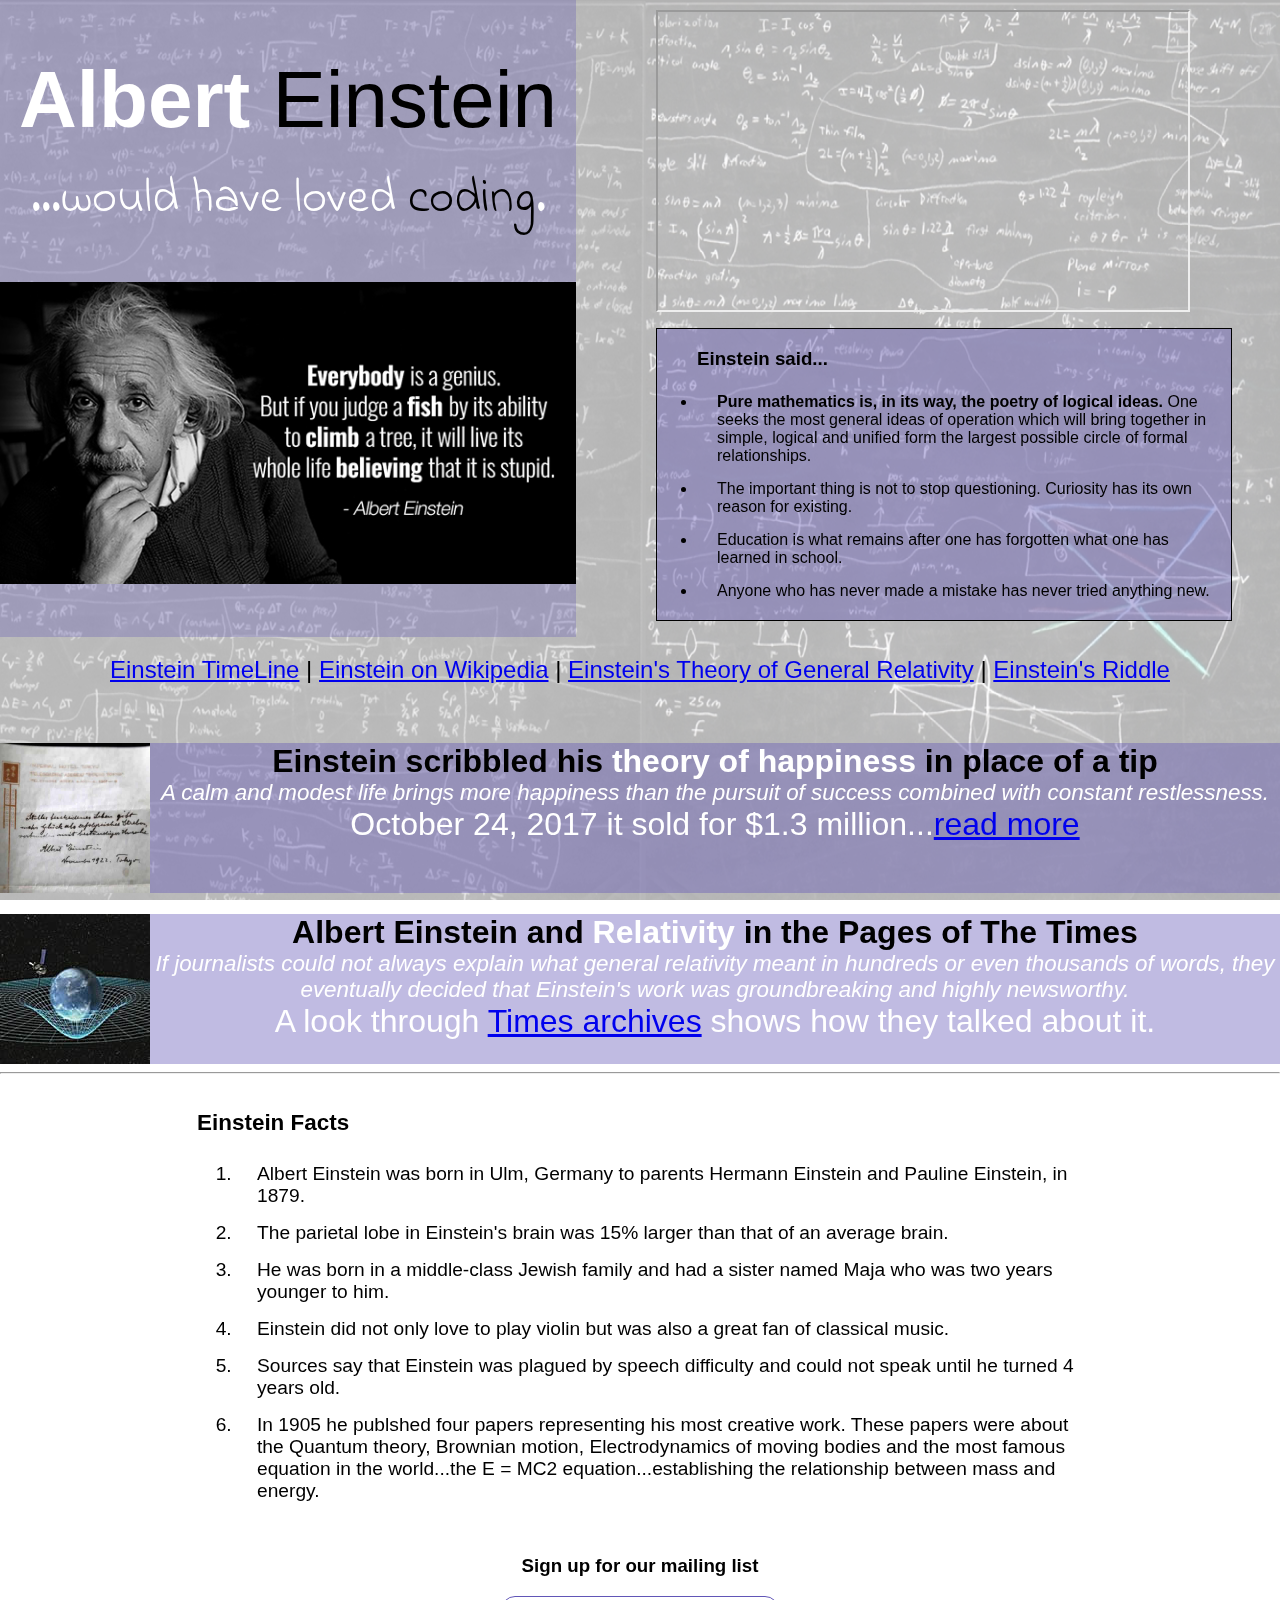
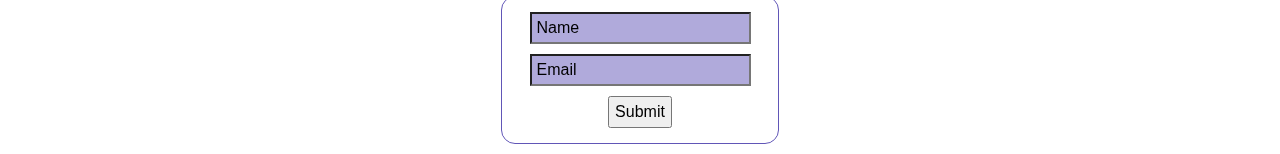
==== index.html @ 7dc80e6f "This is the first commit" ====
<DOCTYPE html>
<html>
<head>
	<title>Einstein</title>
	
	<link href="https://fonts.googleapis.com/css?family=Indie+Flower" rel="stylesheet">

<style>

  body {
  font-family: "Helvetica Neue", Helvetica, Arial, sans-serif;
  margin: 0;
}	

a:hover {
    color: #66ff99;
}


		#bgimg{
			width: 100vw; 
			height: 100vh;
			z-index: -1;
      opacity: .3;
      position: fixed;
			top: 0;
			left: 0;
		}

.wrapper {
  display: grid;
  grid-template-columns: 45% 45%;
  grid-column-gap: 80px;
}		

.list {
  border: solid 1px black;
  padding-bottom: 10px;
}


.item {
  padding: 5px 10px 10px 20px;
}

#h1 {
  font-size: 5em; 
  font-family: 'Arial', sans-serif; 
  color: white;
  text-align: center;
  
}

		h1{
			font-size: 2em; 
			color: white;
			margin-bottom: 0;
		}

		p{
			color: white; 
			margin-top: 0; 
			font-size: 2em; 
			text-align: center;
		}

.video {
  margin-top: 10px;
	
}


/*iframe {    
    float: right; 
}*/



#links {
		display: inline-block;	 
  font-size: 1.5em; 
  font-family: 'Arial', sans-serif;
			padding: 12px 0px 5px 0px; 
  margin: 7px 0px 15px 0px;
  position: relative; 
			width: 100vw;
			height: 5vh;
      text-align: center;
		}

		.themecolor{
			color: white;
		}


		.news{
			background-color: rgba(97, 86, 183,.4); 
      text-align: center;
      height: 150px;
      width: 100vw;
		}
		

.facts {
  width: 70%;
  text-align: left;
  padding: 5px;
  font-size: 1.2em;
  position: relative;
  left: 15%;
}

.quote {
  font-style: italic;
font-size:.7em;  
}

#signup {
  
  border: solid rgb(97, 86, 183) 1px;
  border-radius: 14px;
  width: 20%;
  margin: 10px auto;
  padding: 10px;
  text-align: center;
}


#input
{
    padding: 5px;
  margin: 5px;
  font-size: 1em;
  
}

input[type=text] {
    background-color: rgba(97, 86, 183, .5);
    color: black;
}
  
</style>
   
</head>
  
<body>
			
  <div><img src="images/einsteinbg.jpg" id="bgimg">
  
  <div class="wrapper">
  
    
    <div style="background-color: rgba(97, 86, 183,.3); width: 100%;">
			<h1 id="h1"> Albert <span style="font-weight: 100; color: black;">Einstein</span></h1><br>
			<p style="color: white; margin-top: 0; text-align: center; font-family: 'Indie Flower', cursive; font-size: 3em;">...would have loved <span style="color: rgba(0, 0, 0,1.0);">coding</span>.</p>
	
  		<img src="images/EinsteinQuotesGenius.jpg" width="100%" />
    </div>
    
   
  <div class="video"><iframe src="https://player.cnbc.com/p/gZWlPC/cnbc_global?playertype=synd&byGuid=3000665949&size=530_298" width="530" height="298" type="application/x-shockwave-flash" allowFullScreen="true" bgcolor="#131313"></iframe>
  
    <div style="clear:right;"></div>
    
    <ul class="list" style="background-color: rgba(97, 86, 183,.4);">
      <h3>Einstein said...</h3>
      <li class="item"><span style="font-weight: 800;">Pure mathematics is, in its way, the poetry of logical ideas.</span> One seeks the most general ideas of operation which will bring together in simple, logical and unified form the largest possible circle of formal relationships.</li>

      <li class="item">
      The important thing is not to stop questioning. Curiosity has its own reason for existing.</li>

      <li class="item">Education is what remains after one has forgotten what one has learned in school.</li>

    
<li class="item">Anyone who has never made a mistake has never tried anything new.</li>
      </ul>
    </div>
  </div>
 
		
			<div id="links">
			  <a href="pages/timeline.html">Einstein TimeLine</a> |
				<a href="https://en.wikipedia.org/wiki/Albert_Einstein" target="new">Einstein on Wikipedia</a> | <a href="https://www.space.com/17661-theory-general-relativity.html" target="blank">Einstein's Theory of General Relativity</a> | <a href="https://udel.edu/~os/riddle.html" target="_blank">Einstein's Riddle</a> 
			</div>
      

			<div class="news">
				
				<div>
				  
				<img style="float: left;" src="images/tip.jpg" width="150px" height="150px"></div>
         
				<h1 style="color: rgb(0, 0, 0)">Einstein scribbled his <span class='themecolor'>theory of happiness</span> in place of a tip</h1>
			
      <p><span class="quote">A calm and modest life brings more happiness than the pursuit of success combined with constant restlessness.</span><br />
      
      October 24, 2017 it sold for $1.3 million...<a href="https://www.washingtonpost.com/news/worldviews/wp/2017/10/24/einstein-scribbled-his-theory-of-happiness-in-place-of-a-tip-it-just-sold-for-more-than-1-million/?utm_term=.637520b2ec8a">read more</a></p>
			</div></div>
  
			<div class="news">
				<div>
					<img style="float: left;" src="images/fabricofspace.jpg" width="150px" height="150px"</div>
          <h1 style="color: rgb(0, 0, 0)">
         Albert Einstein and <span class='themecolor'>Relativity</span> in the Pages of The Times</h1>
				
				<p><span class="quote">If journalists could not always explain what general relativity meant in hundreds or even thousands of words, they eventually decided that Einstein's work was groundbreaking and highly newsworthy.</span><br />
          A look through <a href="https://www.nytimes.com/interactive/2015/11/23/science/albert-einstein-general-relativity.html" target="blank">Times archives</a> shows how they talked about it.</p>
          
          </div>
          </div>
        <hr />
        <div class="facts">
        <h3>Einstein Facts</h3>
        <ol><li class="item">Albert Einstein was born in Ulm, Germany to parents Hermann Einstein and Pauline Einstein, in 1879.</li>

<li class="item">The parietal lobe in Einstein's brain was 15% larger than that of an average brain.</li>

<li class="item">He was born in a middle-class Jewish family and had a sister named Maja who was two years younger to him.</li>

          <li class="item">Einstein did not only love to play violin but was also a great fan of classical music.</li>

<li class="item">Sources say that Einstein was plagued by speech difficulty and could not speak until he turned 4 years old.</li>
          
          <li class="item">In 1905 he publshed four papers representing his most creative work. These papers were about the Quantum theory, Brownian motion, Electrodynamics of moving bodies and the most famous equation in the world...the E = MC2 equation...establishing the relationship between mass and energy.</li>
        </ol>
        </div>
        </div>
  <h3 align="center">Sign up for our mailing list</h3>
  <form id="signup">
    <input type="text" value="Name" id="input"></input><br />
  <input type="text" value="Email" id="input"></input><br />
  <input type="button" value="Submit" id="input"></input>
  </form>
  </div>	
</body>
</html>
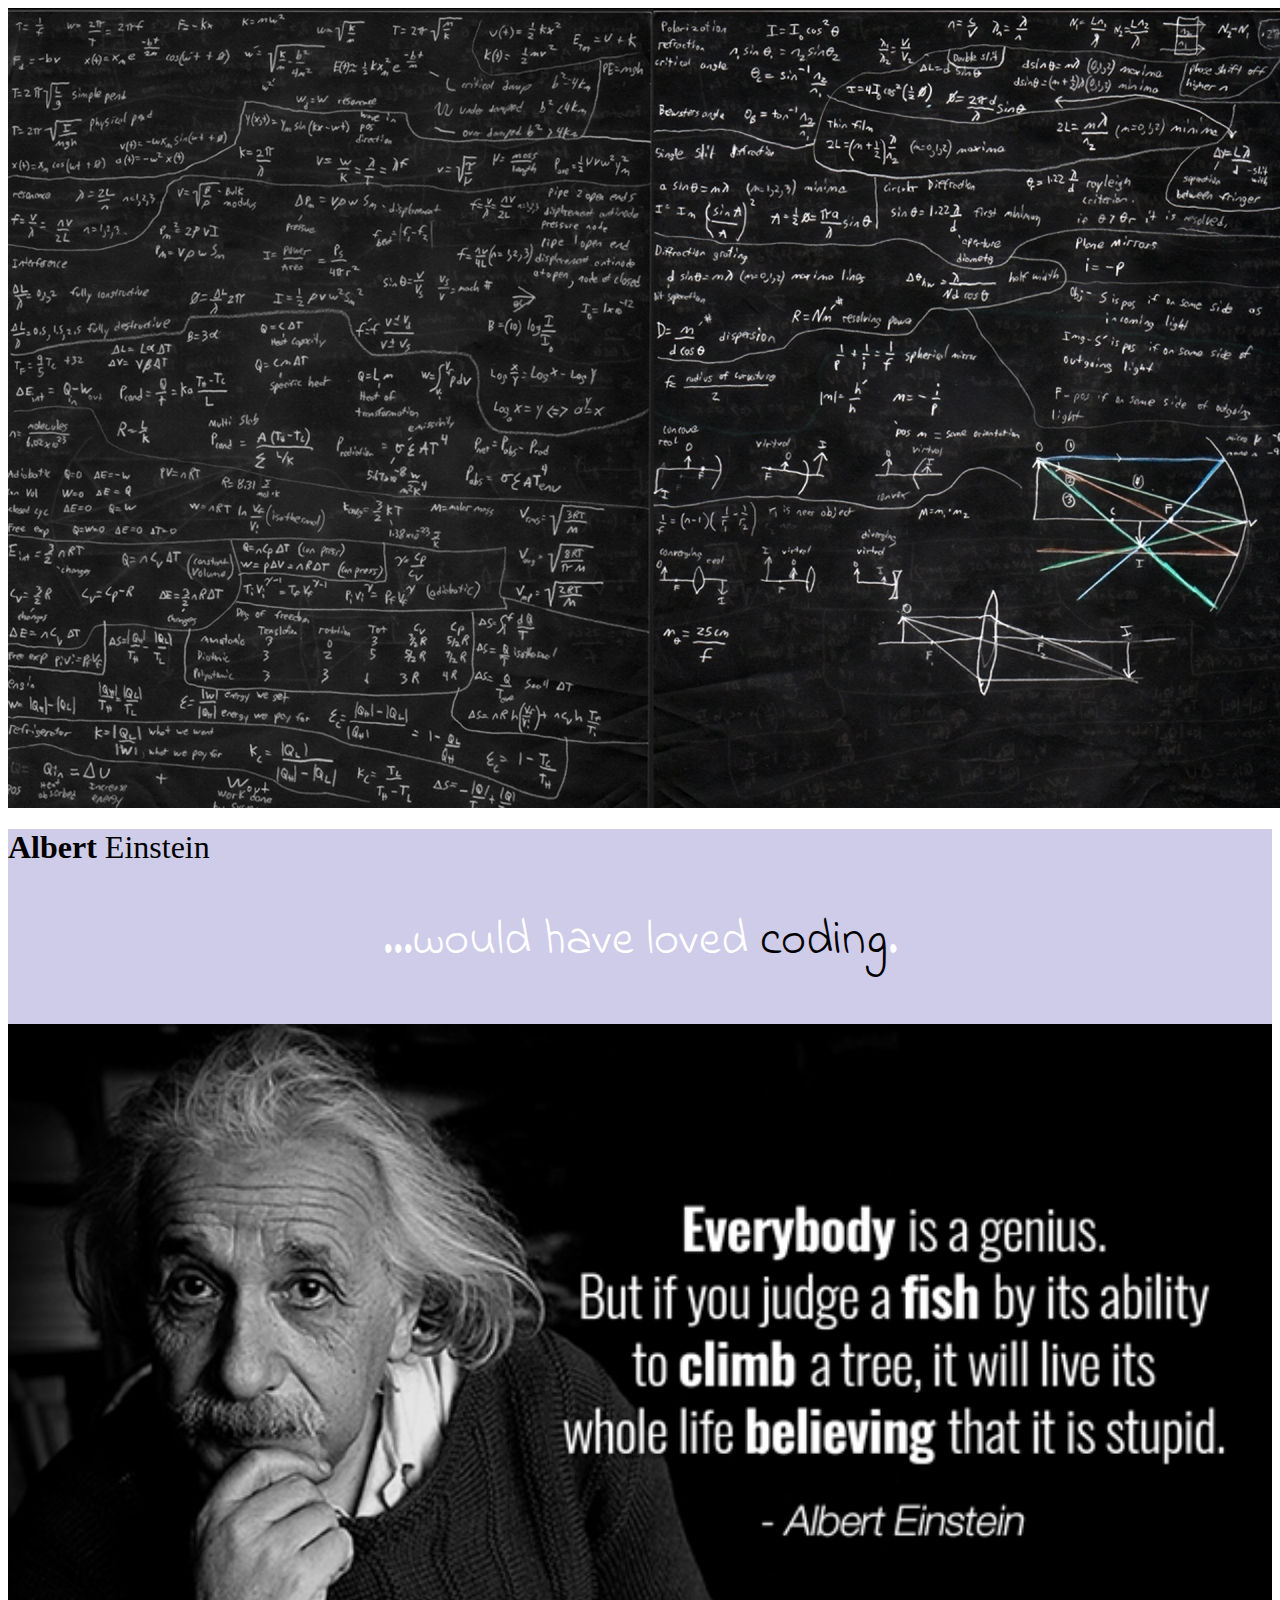
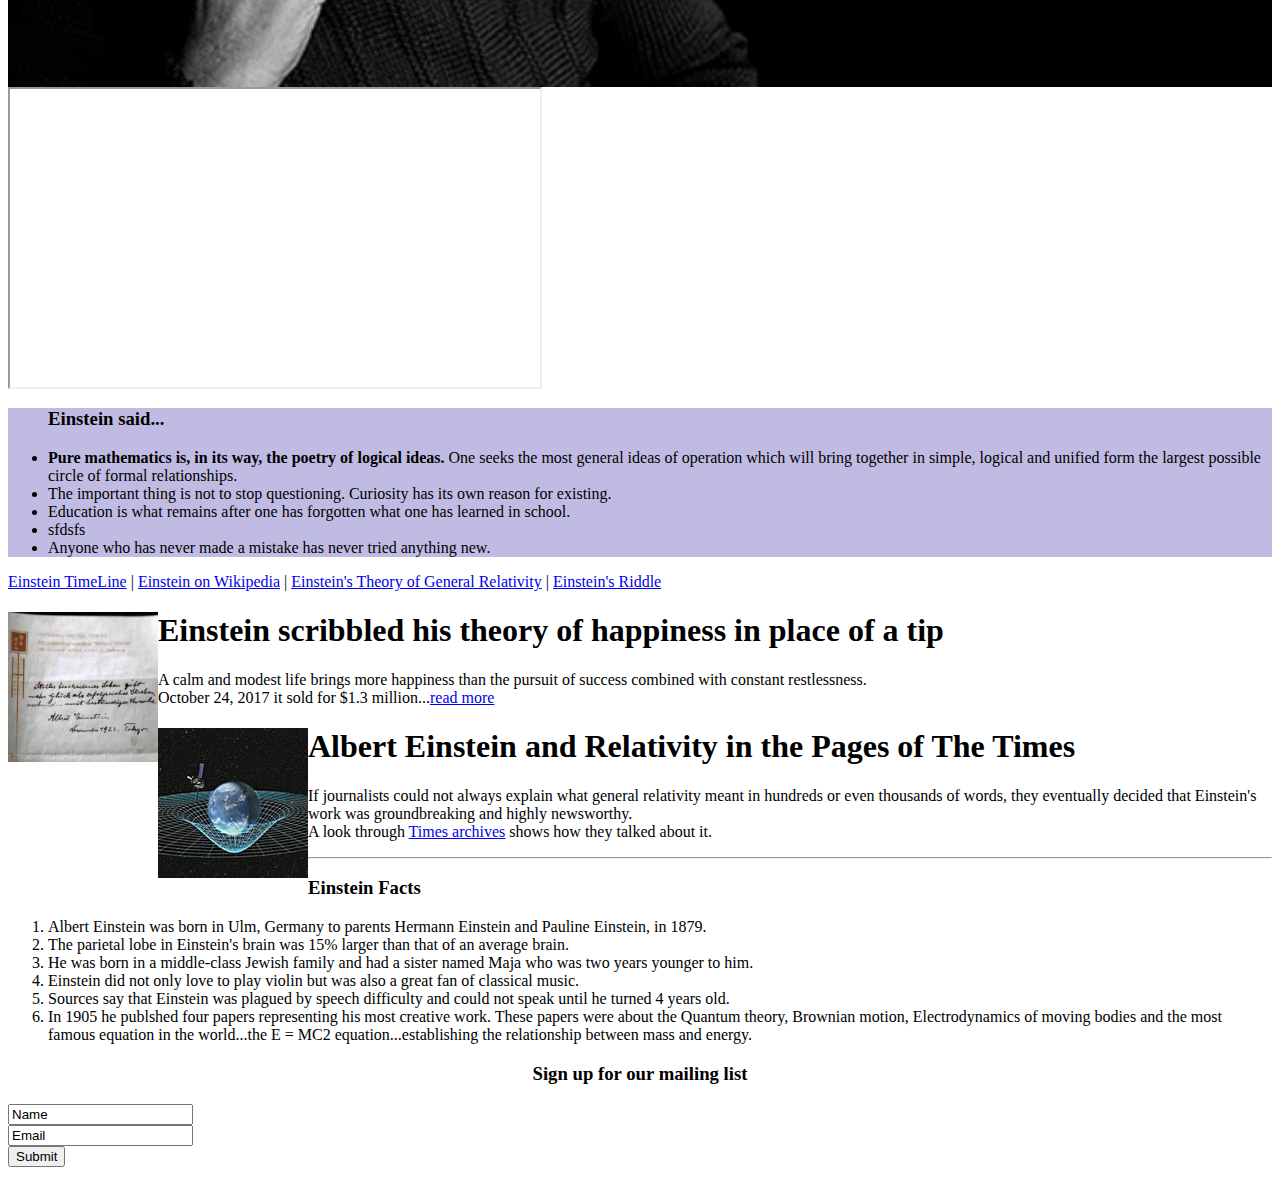
==== commit 9a164702: "This is the secind commit" ====
--- a/index.html
+++ b/index.html
@@ -4,144 +4,11 @@
 <head>
 	<title>Einstein</title>
 	
+<link href="css/style.css" rel="stylesheet">
+
 	<link href="https://fonts.googleapis.com/css?family=Indie+Flower" rel="stylesheet">
 
-<style>
 
-  body {
-  font-family: "Helvetica Neue", Helvetica, Arial, sans-serif;
-  margin: 0;
-}	
-
-a:hover {
-    color: #66ff99;
-}
-
-
-		#bgimg{
-			width: 100vw; 
-			height: 100vh;
-			z-index: -1;
-      opacity: .3;
-      position: fixed;
-			top: 0;
-			left: 0;
-		}
-
-.wrapper {
-  display: grid;
-  grid-template-columns: 45% 45%;
-  grid-column-gap: 80px;
-}		
-
-.list {
-  border: solid 1px black;
-  padding-bottom: 10px;
-}
-
-
-.item {
-  padding: 5px 10px 10px 20px;
-}
-
-#h1 {
-  font-size: 5em; 
-  font-family: 'Arial', sans-serif; 
-  color: white;
-  text-align: center;
-  
-}
-
-		h1{
-			font-size: 2em; 
-			color: white;
-			margin-bottom: 0;
-		}
-
-		p{
-			color: white; 
-			margin-top: 0; 
-			font-size: 2em; 
-			text-align: center;
-		}
-
-.video {
-  margin-top: 10px;
-	
-}
-
-
-/*iframe {    
-    float: right; 
-}*/
-
-
-
-#links {
-		display: inline-block;	 
-  font-size: 1.5em; 
-  font-family: 'Arial', sans-serif;
-			padding: 12px 0px 5px 0px; 
-  margin: 7px 0px 15px 0px;
-  position: relative; 
-			width: 100vw;
-			height: 5vh;
-      text-align: center;
-		}
-
-		.themecolor{
-			color: white;
-		}
-
-
-		.news{
-			background-color: rgba(97, 86, 183,.4); 
-      text-align: center;
-      height: 150px;
-      width: 100vw;
-		}
-		
-
-.facts {
-  width: 70%;
-  text-align: left;
-  padding: 5px;
-  font-size: 1.2em;
-  position: relative;
-  left: 15%;
-}
-
-.quote {
-  font-style: italic;
-font-size:.7em;  
-}
-
-#signup {
-  
-  border: solid rgb(97, 86, 183) 1px;
-  border-radius: 14px;
-  width: 20%;
-  margin: 10px auto;
-  padding: 10px;
-  text-align: center;
-}
-
-
-#input
-{
-    padding: 5px;
-  margin: 5px;
-  font-size: 1em;
-  
-}
-
-input[type=text] {
-    background-color: rgba(97, 86, 183, .5);
-    color: black;
-}
-  
-</style>
-   
 </head>
   
 <body>
@@ -171,7 +38,7 @@
       The important thing is not to stop questioning. Curiosity has its own reason for existing.</li>
 
       <li class="item">Education is what remains after one has forgotten what one has learned in school.</li>
-
+<li>sfdsfs</li>
     
 <li class="item">Anyone who has never made a mistake has never tried anything new.</li>
       </ul>
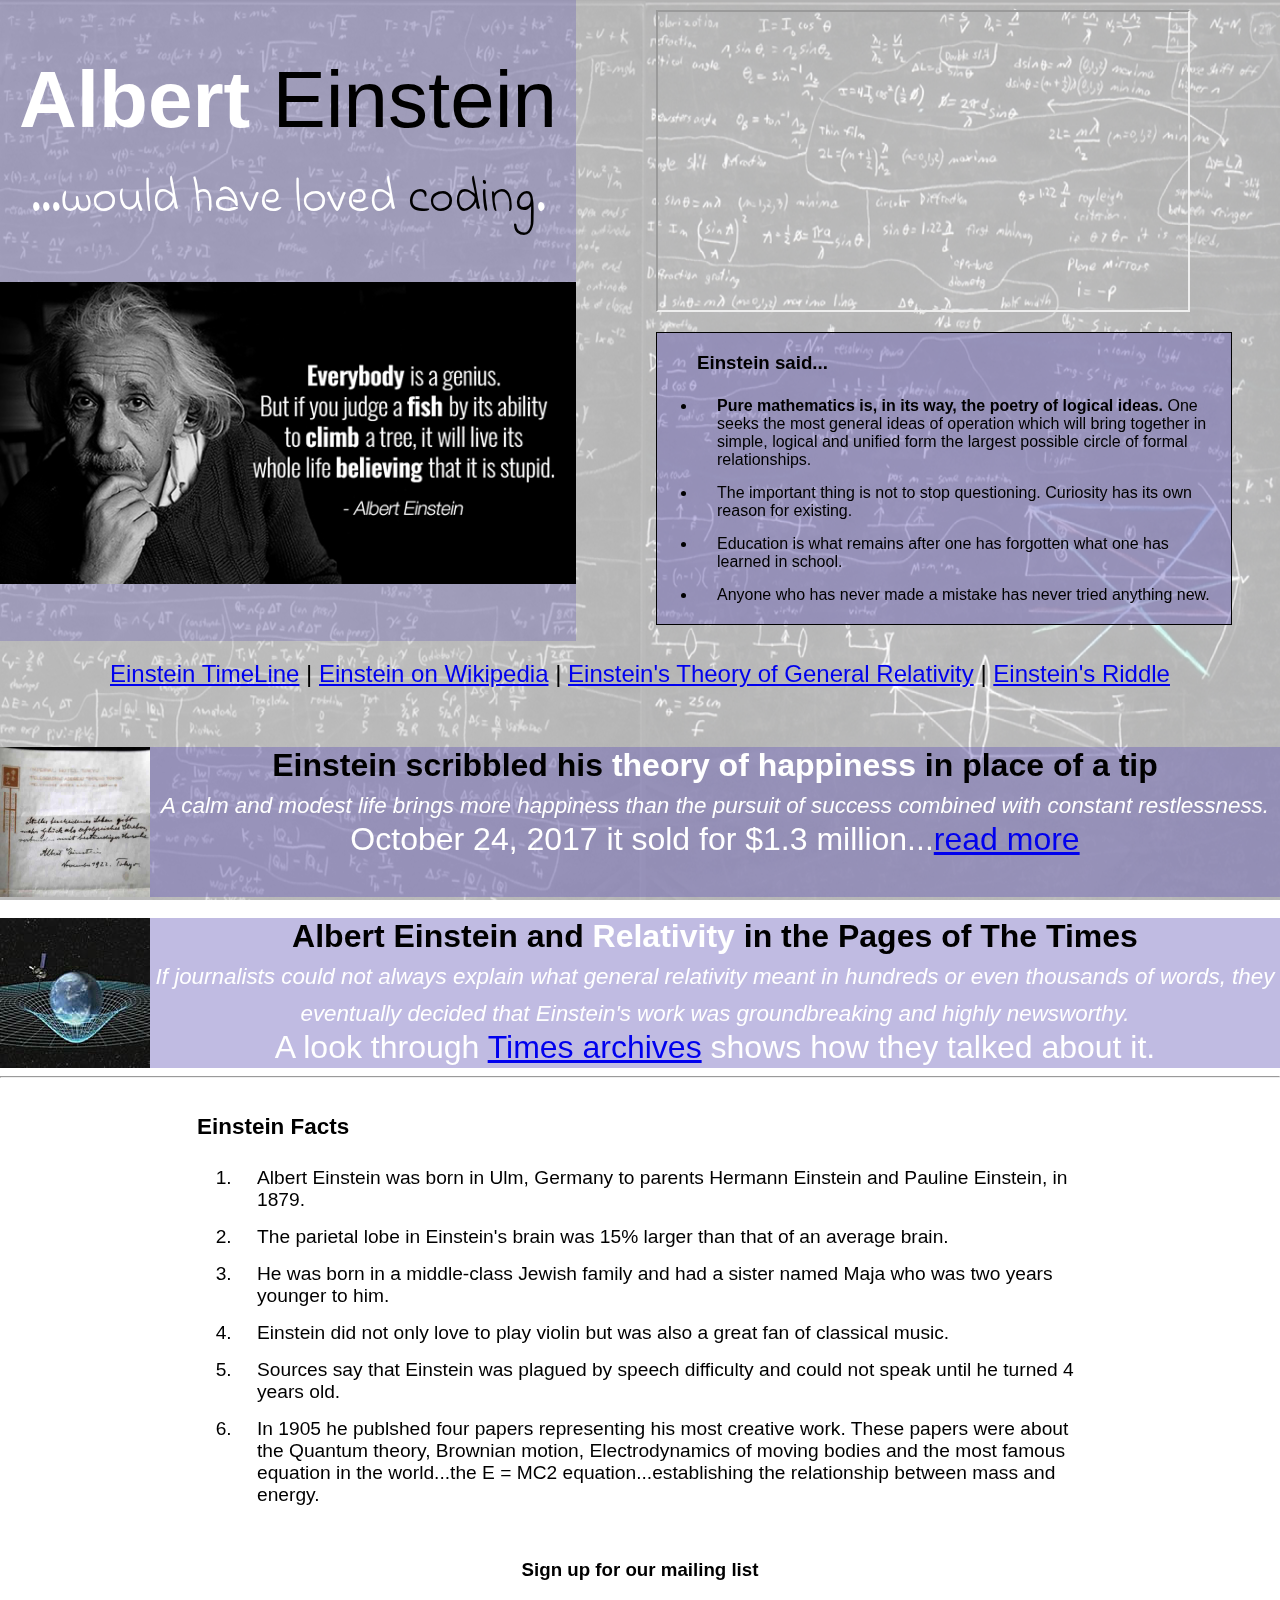
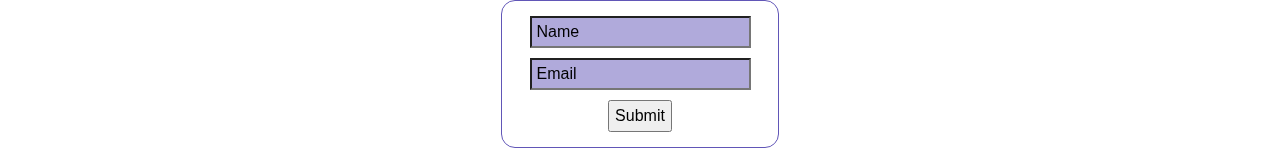
==== commit 435fcac9: "Tidied code in all files" ====
--- a/index.html
+++ b/index.html
@@ -1,104 +1,63 @@
-
-  <DOCTYPE html>
+<!DOCTYPE html>
 <html>
 <head>
 	<title>Einstein</title>
-	
-<link href="css/style.css" rel="stylesheet">
-
+	<link href="css/style.css" rel="stylesheet">
 	<link href="https://fonts.googleapis.com/css?family=Indie+Flower" rel="stylesheet">
-
-
 </head>
-  
 <body>
-			
-  <div><img src="images/einsteinbg.jpg" id="bgimg">
-  
-  <div class="wrapper">
-  
-    
-    <div style="background-color: rgba(97, 86, 183,.3); width: 100%;">
-			<h1 id="h1"> Albert <span style="font-weight: 100; color: black;">Einstein</span></h1><br>
-			<p style="color: white; margin-top: 0; text-align: center; font-family: 'Indie Flower', cursive; font-size: 3em;">...would have loved <span style="color: rgba(0, 0, 0,1.0);">coding</span>.</p>
-	
-  		<img src="images/EinsteinQuotesGenius.jpg" width="100%" />
-    </div>
-    
-   
-  <div class="video"><iframe src="https://player.cnbc.com/p/gZWlPC/cnbc_global?playertype=synd&byGuid=3000665949&size=530_298" width="530" height="298" type="application/x-shockwave-flash" allowFullScreen="true" bgcolor="#131313"></iframe>
-  
-    <div style="clear:right;"></div>
-    
-    <ul class="list" style="background-color: rgba(97, 86, 183,.4);">
-      <h3>Einstein said...</h3>
-      <li class="item"><span style="font-weight: 800;">Pure mathematics is, in its way, the poetry of logical ideas.</span> One seeks the most general ideas of operation which will bring together in simple, logical and unified form the largest possible circle of formal relationships.</li>
-
-      <li class="item">
-      The important thing is not to stop questioning. Curiosity has its own reason for existing.</li>
-
-      <li class="item">Education is what remains after one has forgotten what one has learned in school.</li>
-<li>sfdsfs</li>
-    
-<li class="item">Anyone who has never made a mistake has never tried anything new.</li>
-      </ul>
-    </div>
-  </div>
- 
-		
-			<div id="links">
-			  <a href="pages/timeline.html">Einstein TimeLine</a> |
-				<a href="https://en.wikipedia.org/wiki/Albert_Einstein" target="new">Einstein on Wikipedia</a> | <a href="https://www.space.com/17661-theory-general-relativity.html" target="blank">Einstein's Theory of General Relativity</a> | <a href="https://udel.edu/~os/riddle.html" target="_blank">Einstein's Riddle</a> 
+	<div>
+		<img id="bgimg" src="images/einsteinbg.jpg">
+		<div class="wrapper">
+			<div style="background-color: rgba(97, 86, 183,.3); width: 100%;">
+			<h1 id="h1">Albert <span style="font-weight: 100; color: black;">Einstein</span></h1><br>
+			<p style="color: white; margin-top: 0; text-align: center; font-family: 'Indie Flower', cursive; font-size: 3em;">...would have loved <span style="color: rgba(0, 0, 0,1.0);">coding</span>.</p><img src="images/EinsteinQuotesGenius.jpg" width="100%"></div>
+			<div class="video">
+				<iframe allowfullscreen="true" height="298" src="https://player.cnbc.com/p/gZWlPC/cnbc_global?playertype=synd&byGuid=3000665949&size=530_298" width="530"></iframe>
+				<ul class="list" style="background-color: rgba(97, 86, 183,.4);">
+					<li style="list-style: none; display: inline">
+						<h3>Einstein said...</h3>
+					</li>
+					<li class="item"><span style="font-weight: 800;">Pure mathematics is, in its way, the poetry of logical ideas.</span> One seeks the most general ideas of operation which will bring together in simple, logical and unified form the largest possible circle of formal relationships.</li>
+					<li class="item">The important thing is not to stop questioning. Curiosity has its own reason for existing.</li>
+					<li class="item">Education is what remains after one has forgotten what one has learned in school.</li>
+					<li class="item">Anyone who has never made a mistake has never tried anything new.</li>
+				</ul>
 			</div>
-      
-
-			<div class="news">
-				
-				<div>
-				  
-				<img style="float: left;" src="images/tip.jpg" width="150px" height="150px"></div>
-         
-				<h1 style="color: rgb(0, 0, 0)">Einstein scribbled his <span class='themecolor'>theory of happiness</span> in place of a tip</h1>
-			
-      <p><span class="quote">A calm and modest life brings more happiness than the pursuit of success combined with constant restlessness.</span><br />
-      
-      October 24, 2017 it sold for $1.3 million...<a href="https://www.washingtonpost.com/news/worldviews/wp/2017/10/24/einstein-scribbled-his-theory-of-happiness-in-place-of-a-tip-it-just-sold-for-more-than-1-million/?utm_term=.637520b2ec8a">read more</a></p>
-			</div></div>
-  
-			<div class="news">
-				<div>
-					<img style="float: left;" src="images/fabricofspace.jpg" width="150px" height="150px"</div>
-          <h1 style="color: rgb(0, 0, 0)">
-         Albert Einstein and <span class='themecolor'>Relativity</span> in the Pages of The Times</h1>
-				
-				<p><span class="quote">If journalists could not always explain what general relativity meant in hundreds or even thousands of words, they eventually decided that Einstein's work was groundbreaking and highly newsworthy.</span><br />
-          A look through <a href="https://www.nytimes.com/interactive/2015/11/23/science/albert-einstein-general-relativity.html" target="blank">Times archives</a> shows how they talked about it.</p>
-          
-          </div>
-          </div>
-        <hr />
-        <div class="facts">
-        <h3>Einstein Facts</h3>
-        <ol><li class="item">Albert Einstein was born in Ulm, Germany to parents Hermann Einstein and Pauline Einstein, in 1879.</li>
-
-<li class="item">The parietal lobe in Einstein's brain was 15% larger than that of an average brain.</li>
-
-<li class="item">He was born in a middle-class Jewish family and had a sister named Maja who was two years younger to him.</li>
-
-          <li class="item">Einstein did not only love to play violin but was also a great fan of classical music.</li>
-
-<li class="item">Sources say that Einstein was plagued by speech difficulty and could not speak until he turned 4 years old.</li>
-          
-          <li class="item">In 1905 he publshed four papers representing his most creative work. These papers were about the Quantum theory, Brownian motion, Electrodynamics of moving bodies and the most famous equation in the world...the E = MC2 equation...establishing the relationship between mass and energy.</li>
-        </ol>
-        </div>
-        </div>
-  <h3 align="center">Sign up for our mailing list</h3>
-  <form id="signup">
-    <input type="text" value="Name" id="input"></input><br />
-  <input type="text" value="Email" id="input"></input><br />
-  <input type="button" value="Submit" id="input"></input>
-  </form>
-  </div>	
+		</div>
+		<div id="links">
+			<a href="pages/timeline.html">Einstein TimeLine</a> | <a href="https://en.wikipedia.org/wiki/Albert_Einstein" target="new">Einstein on Wikipedia</a> | <a href="https://www.space.com/17661-theory-general-relativity.html" target="blank">Einstein's Theory of General Relativity</a> | <a href="https://udel.edu/~os/riddle.html" target="_blank">Einstein's Riddle</a>
+		</div>
+		<div class="news">
+			<div><img height="150px" src="images/tip.jpg" style="float: left;" width="150px"></div>
+			<h1 style="color: rgb(0, 0, 0)">Einstein scribbled his <span class='themecolor'>theory of happiness</span> in place of a tip</h1>
+			<p><span class="quote">A calm and modest life brings more happiness than the pursuit of success combined with constant restlessness.</span><br>
+			October 24, 2017 it sold for $1.3 million...<a href="https://www.washingtonpost.com/news/worldviews/wp/2017/10/24/einstein-scribbled-his-theory-of-happiness-in-place-of-a-tip-it-just-sold-for-more-than-1-million/?utm_term=.637520b2ec8a">read more</a></p>
+		</div>
+	</div>
+	<div class="news">
+		<div><img height="150px" src="images/fabricofspace.jpg" style="float: left;" width="150px"></div>
+		<h1 style="color: rgb(0, 0, 0)">Albert Einstein and <span class='themecolor'>Relativity</span> in the Pages of The Times</h1>
+		<p><span class="quote">If journalists could not always explain what general relativity meant in hundreds or even thousands of words, they eventually decided that Einstein's work was groundbreaking and highly newsworthy.</span><br>
+		A look through <a href="https://www.nytimes.com/interactive/2015/11/23/science/albert-einstein-general-relativity.html" target="blank">Times archives</a> shows how they talked about it.</p>
+	</div>
+	<hr>
+	<div class="facts">
+		<h3>Einstein Facts</h3>
+		<ol>
+			<li class="item">Albert Einstein was born in Ulm, Germany to parents Hermann Einstein and Pauline Einstein, in 1879.</li>
+			<li class="item">The parietal lobe in Einstein's brain was 15% larger than that of an average brain.</li>
+			<li class="item">He was born in a middle-class Jewish family and had a sister named Maja who was two years younger to him.</li>
+			<li class="item">Einstein did not only love to play violin but was also a great fan of classical music.</li>
+			<li class="item">Sources say that Einstein was plagued by speech difficulty and could not speak until he turned 4 years old.</li>
+			<li class="item">In 1905 he publshed four papers representing his most creative work. These papers were about the Quantum theory, Brownian motion, Electrodynamics of moving bodies and the most famous equation in the world...the E = MC2 equation...establishing the relationship between mass and energy.</li>
+		</ol>
+	</div>
+	<h3 align="center">Sign up for our mailing list</h3>
+	<form id="signup" name="signup">
+		<input id="input" type="text" value="Name"><br>
+		<input id="input" type="text" value="Email"><br>
+		<input id="input" type="button" value="Submit">
+	</form>
 </body>
 </html>--- a/css/style.css
+++ b/css/style.css
@@ -0,0 +1,123 @@
+.embed-responsive {
+	position: relative;
+	display: block;
+	height: 0;
+	padding: 0;
+	overflow: hidden
+}
+.embed-responsive .embed-responsive-item, .embed-responsive embed, .embed-responsive iframe, .embed-responsive object, .embed-responsive video {
+	position: absolute;
+	top: 0;
+	bottom: 0;
+	left: 0;
+	width: 100%;
+	height: 100%;
+	border: 0
+}
+.embed-responsive-16by9 {
+	padding-bottom: 56.25%
+}
+.embed-responsive-4by3 {
+	padding-bottom: 75%
+}
+body {
+	font-family: "Helvetica Neue", Helvetica, Arial, sans-serif;
+	margin: 0;
+}
+a:hover {
+	color: #66ff99;
+}
+#bgimg {
+	width: 100vw;
+	height: 100vh;
+	z-index: -1;
+	opacity: .3;
+	position: fixed;
+	top: 0;
+	left: 0;
+}
+.wrapper {
+	display: grid;
+	grid-template-columns: 45% 45%;
+	grid-column-gap: 80px;
+}
+.list {
+	border: solid 1px black;
+	padding-bottom: 10px;
+}
+.item {
+	padding: 5px 10px 10px 20px;
+}
+#h1 {
+	font-size: 5em;
+	font-family: 'Arial', sans-serif;
+	color: white;
+	text-align: center;
+}
+h1 {
+	font-size: 2em;
+	color: white;
+	margin-bottom: 0;
+}
+p {
+	color: white;
+	margin-top: 0;
+	font-size: 2em;
+	text-align: center;
+}
+.video {
+	margin-top: 10px;
+}
+/*iframe {    
+    float: right; 
+}*/
+
+#links {
+	display: inline-block;
+	font-size: 1.5em;
+	font-family: 'Arial', sans-serif;
+	padding: 12px 0px 5px 0px;
+	margin: 7px 0px 15px 0px;
+	position: relative;
+	width: 100vw;
+	height: 5vh;
+	text-align: center;
+}
+.themecolor {
+	color: white;
+}
+.news {
+	background-color: rgba(97, 86, 183, .4);
+	text-align: center;
+	height: 150px;
+	width: 100vw;
+}
+.facts {
+	width: 70%;
+	text-align: left;
+	padding: 5px;
+	font-size: 1.2em;
+	position: relative;
+	left: 15%;
+}
+.quote {
+	font-style: italic;
+	font-size: .7em;
+}
+#signup {
+	border: solid rgb(97, 86, 183) 1px;
+	border-radius: 14px;
+	width: 20%;
+	margin: 10px auto;
+	padding: 10px;
+	text-align: center;
+}
+#input {
+	padding: 5px;
+	margin: 5px;
+	font-size: 1em;
+}
+input[type=text] {
+	background-color: rgba(97, 86, 183, .5);
+	color: black;
+}